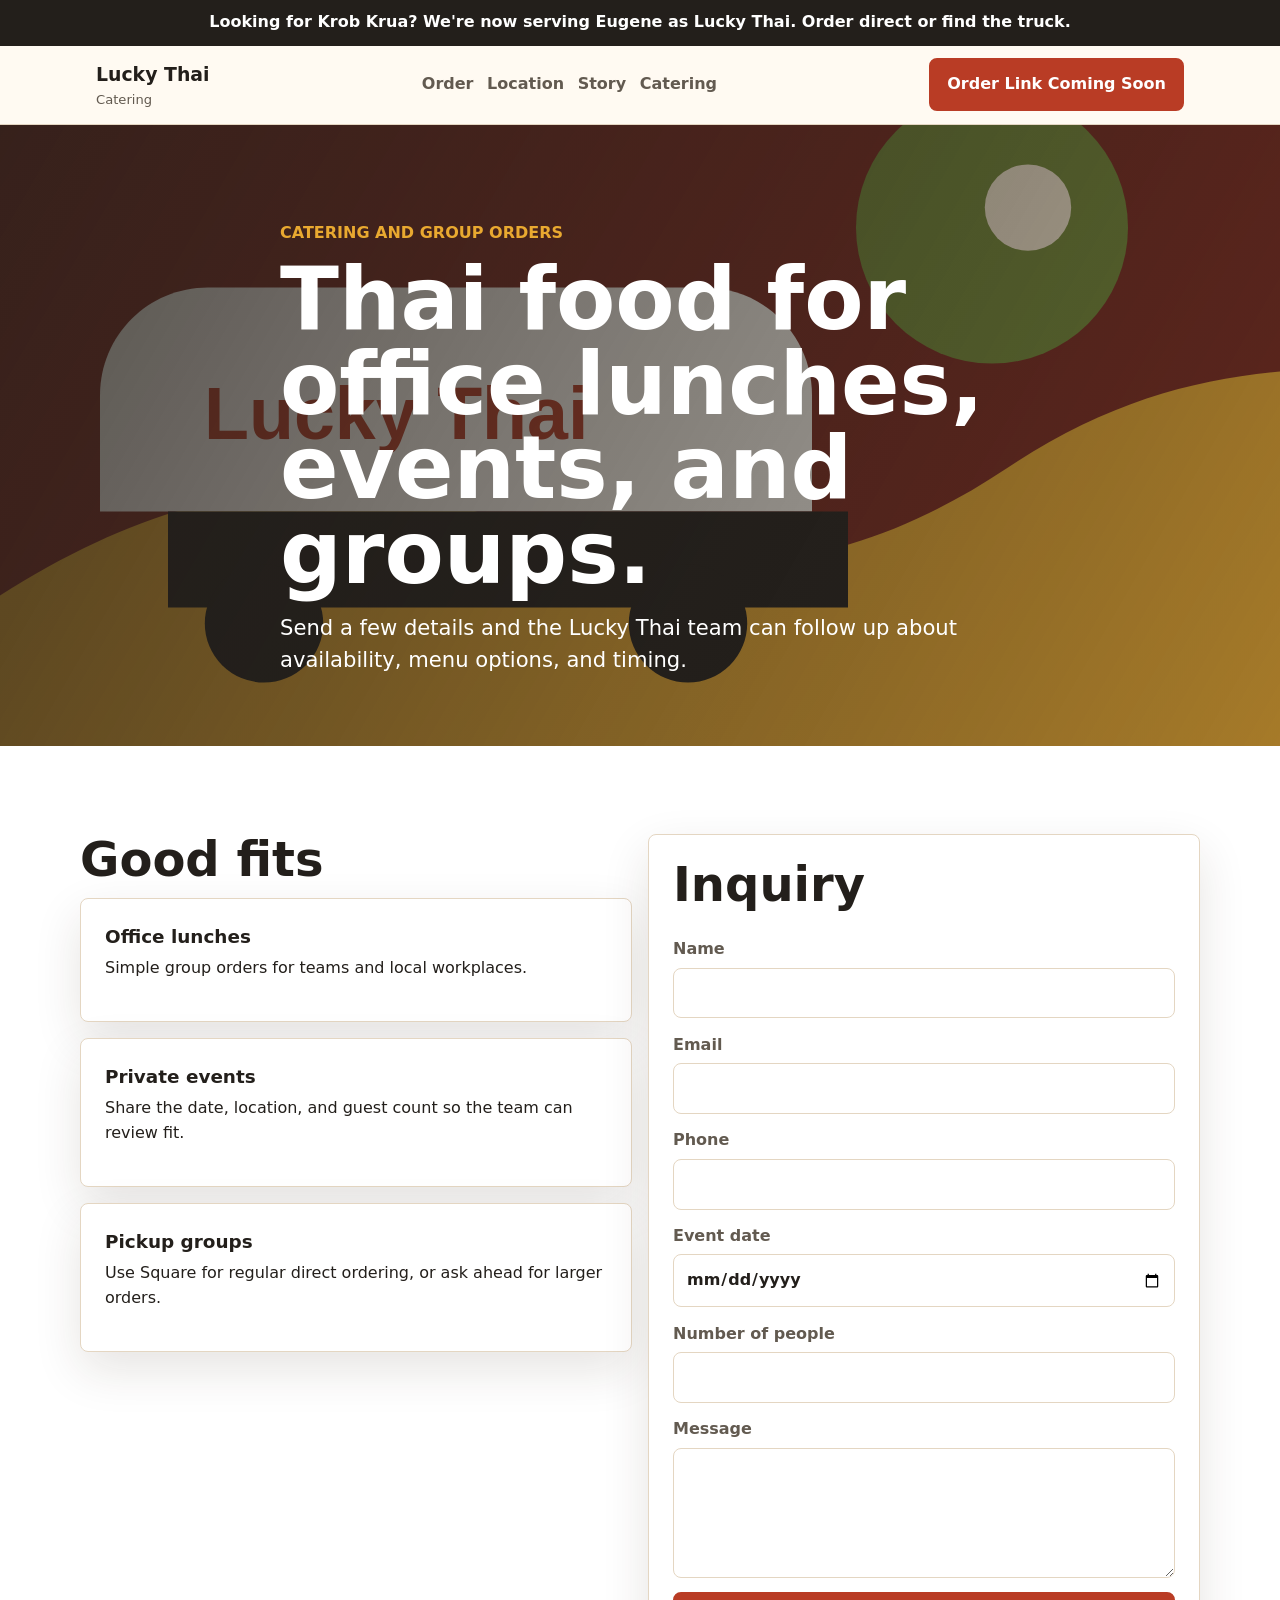
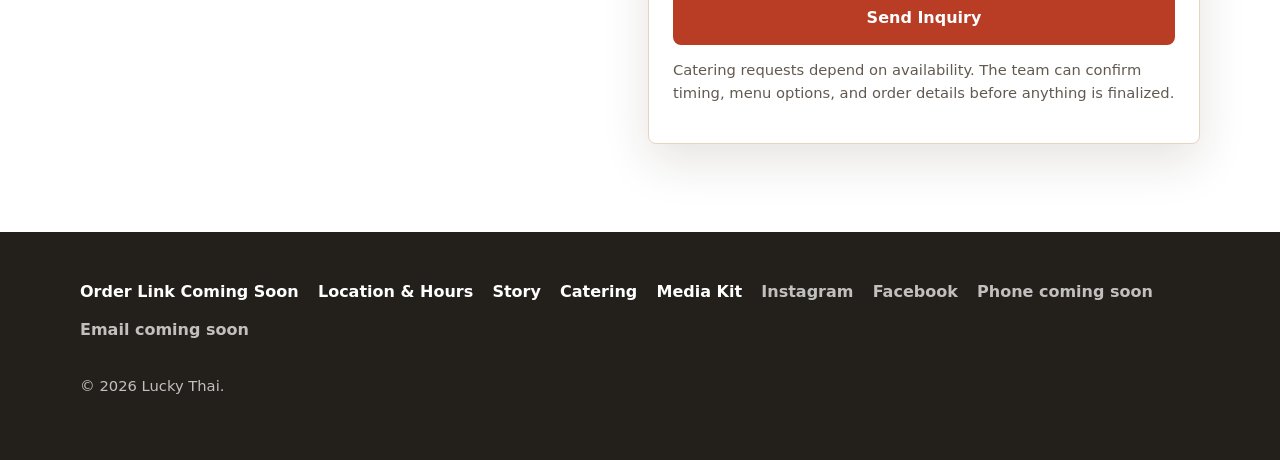
==== catering/index.html @ 9ecd2c70 "Initial Lucky Thai relaunch site build" ====
<!doctype html>
<html lang="en">
  <head>
    <meta charset="utf-8">
    <meta name="viewport" content="width=device-width, initial-scale=1">
    <title>Lucky Thai Catering & Group Orders | Eugene, Oregon</title>
    <meta name="description" content="Ask Lucky Thai about catering, group orders, office lunches, and private events in Eugene, Oregon.">
    <link rel="canonical" href="/catering/">
    <meta property="og:title" content="Lucky Thai Catering & Group Orders | Eugene, Oregon">
    <meta property="og:description" content="Plan a Lucky Thai group order, office lunch, or private event in Eugene.">
    <meta property="og:image" content="/images/media-kit/lucky-thai-social-placeholder.svg">
    <link rel="stylesheet" href="/assets/styles.css">
  </head>
  <body>
    <div class="announcement" data-announcement></div>
    <header class="site-header"><nav class="nav" aria-label="Main navigation"><a class="brand" href="/"><strong>Lucky Thai</strong><span>Catering</span></a><div class="nav-links"><a href="/order/">Order</a><a href="/location/">Location</a><a href="/story/">Story</a><a href="/catering/">Catering</a></div><a class="button" data-square-order href="/order/">Order Online</a></nav></header>
    <main>
      <section class="hero compact"><div class="hero-inner hero-copy"><p class="eyebrow">Catering and group orders</p><h1>Thai food for office lunches, events, and groups.</h1><p class="lead">Send a few details and the Lucky Thai team can follow up about availability, menu options, and timing.</p></div></section>
      <section class="section alt"><div class="section-inner grid two"><div><h2>Good fits</h2><div class="grid"><div class="card"><h3>Office lunches</h3><p>Simple group orders for teams and local workplaces.</p></div><div class="card"><h3>Private events</h3><p>Share the date, location, and guest count so the team can review fit.</p></div><div class="card"><h3>Pickup groups</h3><p>Use Square for regular direct ordering, or ask ahead for larger orders.</p></div></div></div><form class="card form-grid" name="catering" method="post" data-netlify="true"><input type="hidden" name="form-name" value="catering"><h2>Inquiry</h2><label>Name<input name="name" autocomplete="name" required></label><label>Email<input type="email" name="email" autocomplete="email" required></label><label>Phone<input name="phone" autocomplete="tel"></label><label>Event date<input type="date" name="event-date"></label><label>Number of people<input type="number" name="people" min="1"></label><label>Message<textarea name="message" required></textarea></label><button type="submit">Send Inquiry</button><p class="fine-print" style="color:#625a50">Catering requests depend on availability. The team can confirm timing, menu options, and order details before anything is finalized.</p></form></div></section>
    </main>
    <footer class="site-footer"><div class="footer-inner"><div class="footer-links"><a data-square-order href="/order/">Order Online</a><a href="/location/">Location & Hours</a><a href="/story/">Story</a><a href="/catering/">Catering</a><a href="/media-kit/">Media Kit</a><a data-instagram-link href="#">Instagram</a><a data-facebook-link href="#">Facebook</a><a data-phone-link href="#"><span data-phone-text>Phone coming soon</span></a><a data-email-link href="#"><span data-email-text>Email coming soon</span></a></div><p class="fine-print">&copy; <span data-year></span> Lucky Thai.</p></div></footer>
    <script type="module" src="/assets/site.js"></script>
  </body>
</html>
---- assets/styles.css ----
:root {
  color-scheme: light;
  --ink: #231f1b;
  --muted: #625a50;
  --paper: #fffaf2;
  --surface: #ffffff;
  --line: #e4d6c2;
  --lemongrass: #768c36;
  --chile: #b93c25;
  --curry: #e9a930;
  --basil: #1e6b52;
  --shadow: 0 18px 48px rgba(46, 30, 16, 0.12);
  font-family: Inter, ui-sans-serif, system-ui, -apple-system, BlinkMacSystemFont, "Segoe UI", sans-serif;
}

* {
  box-sizing: border-box;
}

html {
  scroll-behavior: smooth;
}

body {
  margin: 0;
  background: var(--paper);
  color: var(--ink);
  font-size: 16px;
  line-height: 1.55;
}

a {
  color: inherit;
}

img {
  display: block;
  max-width: 100%;
}

:focus-visible {
  outline: 3px solid var(--basil);
  outline-offset: 4px;
}

.announcement {
  background: var(--ink);
  color: #fff;
  padding: 0.65rem 1rem;
  text-align: center;
  font-weight: 700;
}

.site-header {
  position: sticky;
  top: 0;
  z-index: 20;
  background: rgba(255, 250, 242, 0.95);
  border-bottom: 1px solid var(--line);
  backdrop-filter: blur(14px);
}

.nav {
  display: flex;
  align-items: center;
  justify-content: space-between;
  flex-wrap: wrap;
  gap: 1rem;
  max-width: 1120px;
  margin: 0 auto;
  padding: 0.8rem 1rem;
}

.brand {
  display: grid;
  gap: 0.05rem;
  text-decoration: none;
}

.brand strong {
  font-size: 1.18rem;
}

.brand span {
  color: var(--muted);
  font-size: 0.82rem;
}

.nav-links {
  display: flex;
  align-items: center;
  gap: 0.85rem;
  order: 3;
  overflow-x: auto;
  padding: 0.15rem 0 0.1rem;
  width: 100%;
}

.nav-links a {
  color: var(--muted);
  font-weight: 700;
  text-decoration: none;
}

.nav-links a:hover {
  color: var(--ink);
}

.button,
button {
  align-items: center;
  background: var(--chile);
  border: 2px solid var(--chile);
  border-radius: 8px;
  color: #fff;
  display: inline-flex;
  font: inherit;
  font-weight: 800;
  justify-content: center;
  min-height: 48px;
  padding: 0.75rem 1rem;
  text-decoration: none;
  transition: transform 160ms ease, box-shadow 160ms ease, background 160ms ease;
}

.button:hover,
button:hover {
  box-shadow: 0 10px 24px rgba(185, 60, 37, 0.22);
  transform: translateY(-1px);
}

.button.secondary {
  background: transparent;
  color: var(--ink);
  border-color: var(--line);
}

.button.light {
  background: #fff;
  border-color: #fff;
  color: var(--chile);
}

.button[aria-disabled="true"] {
  cursor: not-allowed;
  opacity: 0.72;
}

a[aria-disabled="true"] {
  cursor: not-allowed;
  opacity: 0.72;
  text-decoration: none;
}

.hero {
  background:
    linear-gradient(120deg, rgba(35, 31, 27, 0.78), rgba(35, 31, 27, 0.34)),
    url("/images/food/hero-placeholder.svg") center/cover;
  color: #fff;
  min-height: 76vh;
  display: grid;
  align-items: end;
  padding: 6rem 1rem 3rem;
}

.hero.compact {
  min-height: 54vh;
}

.hero-inner,
.section-inner,
.footer-inner {
  max-width: 1120px;
  margin: 0 auto;
  width: 100%;
}

.hero-copy {
  max-width: 720px;
}

.eyebrow {
  color: var(--curry);
  font-weight: 900;
  letter-spacing: 0;
  margin: 0 0 0.7rem;
  text-transform: uppercase;
}

h1,
h2,
h3,
p {
  margin-top: 0;
}

h1 {
  font-size: clamp(2.3rem, 9vw, 5.4rem);
  line-height: 0.98;
  margin-bottom: 1rem;
}

h2 {
  font-size: clamp(1.75rem, 5vw, 3rem);
  line-height: 1.06;
  margin-bottom: 0.8rem;
}

h3 {
  font-size: 1.15rem;
  margin-bottom: 0.3rem;
}

.lead {
  font-size: clamp(1.05rem, 2.8vw, 1.32rem);
  max-width: 760px;
}

.hero-actions,
.actions {
  display: flex;
  flex-wrap: wrap;
  gap: 0.75rem;
  margin-top: 1.5rem;
}

.section {
  padding: 4rem 1rem;
}

.section.alt {
  background: #fff;
}

.section.chile {
  background: var(--chile);
  color: #fff;
}

.grid {
  display: grid;
  gap: 1rem;
}

.grid.two {
  grid-template-columns: 1fr;
}

.grid.three {
  grid-template-columns: 1fr;
}

.card,
.notice-card,
.menu-category {
  background: var(--surface);
  border: 1px solid var(--line);
  border-radius: 8px;
  box-shadow: var(--shadow);
  padding: 1.2rem;
}

.chile .card {
  color: var(--ink);
}

.photo-strip {
  display: grid;
  grid-template-columns: repeat(2, 1fr);
  gap: 0.75rem;
}

.photo-slot {
  aspect-ratio: 4 / 3;
  background: #f5ead8 url("/images/food/food-placeholder.svg") center/cover;
  border: 1px solid var(--line);
  border-radius: 8px;
  overflow: hidden;
}

.photo-slot.tall {
  aspect-ratio: 3 / 4;
}

.hours-list {
  display: grid;
  gap: 0.45rem;
  list-style: none;
  margin: 0;
  padding: 0;
}

.hours-list li {
  align-items: baseline;
  border-bottom: 1px solid var(--line);
  display: flex;
  justify-content: space-between;
  gap: 1rem;
  padding-bottom: 0.45rem;
}

.hours-list strong {
  text-align: right;
}

.story-band {
  background: linear-gradient(90deg, #fff6e5, #f5f8e9);
}

.link-list {
  display: flex;
  flex-wrap: wrap;
  gap: 0.7rem;
  list-style: none;
  margin: 1rem 0 0;
  padding: 0;
}

.link-list a {
  border-bottom: 2px solid var(--curry);
  font-weight: 800;
  text-decoration: none;
}

.menu-preview {
  display: grid;
  gap: 1rem;
}

.menu-item {
  align-items: start;
  border-top: 1px solid var(--line);
  display: flex;
  justify-content: space-between;
  gap: 1rem;
  padding: 1rem 0 0;
}

.menu-tags {
  display: flex;
  flex-wrap: wrap;
  gap: 0.4rem;
  margin-top: 0.55rem;
}

.menu-tags span {
  background: #f5ead8;
  border-radius: 999px;
  color: var(--muted);
  font-size: 0.82rem;
  font-weight: 800;
  padding: 0.2rem 0.55rem;
}

.form-grid {
  display: grid;
  gap: 0.9rem;
}

label {
  color: var(--muted);
  display: grid;
  font-weight: 800;
  gap: 0.35rem;
}

input,
textarea {
  border: 1px solid var(--line);
  border-radius: 8px;
  color: var(--ink);
  font: inherit;
  min-height: 48px;
  padding: 0.75rem;
  width: 100%;
}

textarea {
  min-height: 130px;
  resize: vertical;
}

.site-footer {
  background: var(--ink);
  color: #fff;
  padding: 3rem 1rem;
}

.footer-inner {
  display: grid;
  gap: 2rem;
}

.footer-links {
  display: flex;
  flex-wrap: wrap;
  gap: 0.8rem 1.2rem;
}

.footer-links a {
  color: #fff;
  font-weight: 800;
  text-decoration: none;
}

.fine-print {
  color: rgba(255, 255, 255, 0.72);
  font-size: 0.92rem;
}

@media (min-width: 768px) {
  .nav-links {
    order: initial;
    overflow: visible;
    padding: 0;
    width: auto;
  }

  .grid.two {
    grid-template-columns: repeat(2, minmax(0, 1fr));
  }

  .grid.three {
    grid-template-columns: repeat(3, minmax(0, 1fr));
  }

  .photo-strip {
    grid-template-columns: repeat(4, 1fr);
  }

  .section {
    padding: 5.5rem 1.5rem;
  }

  .hero {
    padding-inline: 1.5rem;
  }
}

@media (min-width: 1024px) {
  .hero {
    min-height: 82vh;
  }

  .card,
  .notice-card,
  .menu-category {
    padding: 1.5rem;
  }
}
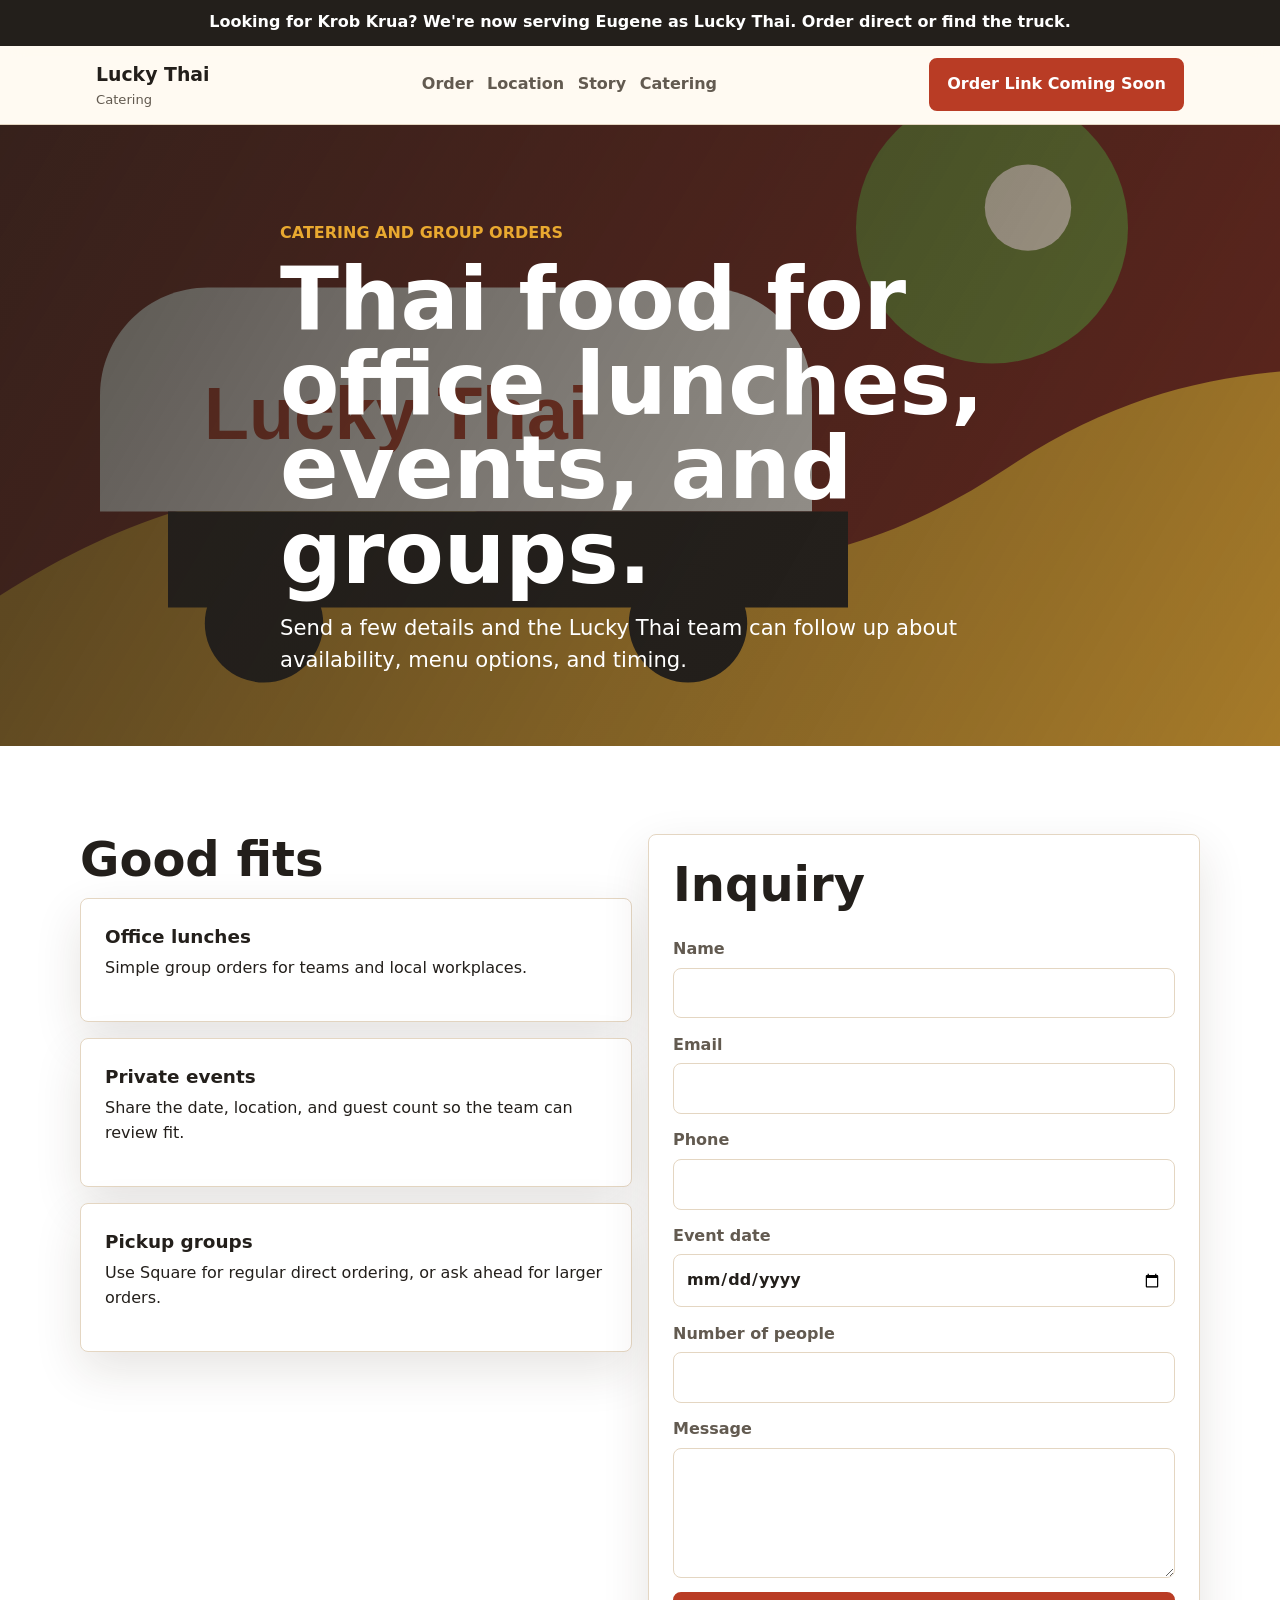
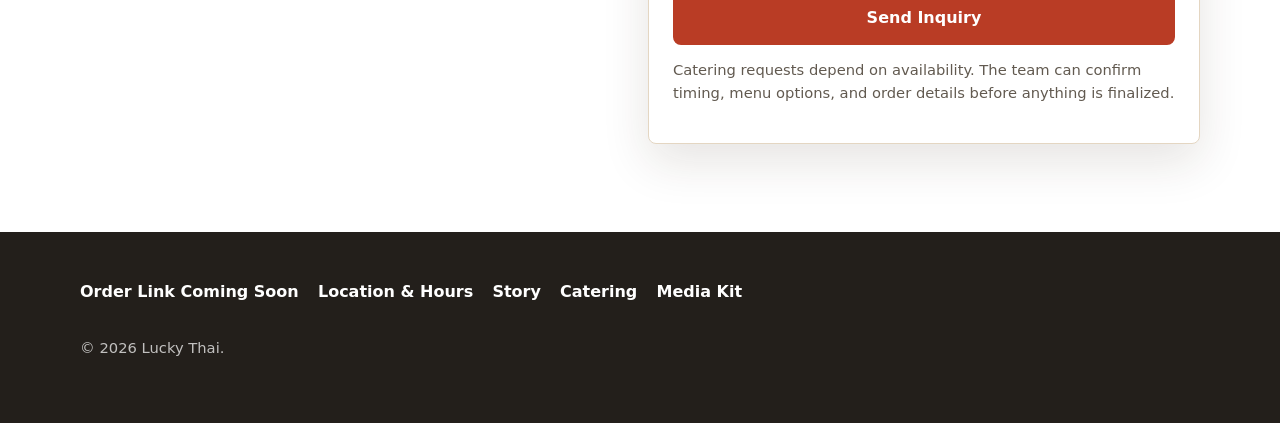
==== commit 631707e2: "Audit and polish Lucky Thai relaunch site" ====
--- a/catering/index.html
+++ b/catering/index.html
@@ -10,6 +10,9 @@
     <meta property="og:description" content="Plan a Lucky Thai group order, office lunch, or private event in Eugene.">
     <meta property="og:image" content="/images/media-kit/lucky-thai-social-placeholder.svg">
     <link rel="stylesheet" href="/assets/styles.css">
+    <script type="application/ld+json">
+      {"@context":"https://schema.org","@type":"FoodEstablishment","name":"Lucky Thai","description":"Thai food truck in Eugene, Oregon with catering and group order inquiries.","servesCuisine":"Thai","address":{"@type":"PostalAddress","addressLocality":"Eugene","addressRegion":"Oregon"},"areaServed":{"@type":"City","name":"Eugene"},"url":"/catering/","image":"/images/media-kit/lucky-thai-social-placeholder.svg"}
+    </script>
   </head>
   <body>
     <div class="announcement" data-announcement></div>
@@ -18,7 +21,7 @@
       <section class="hero compact"><div class="hero-inner hero-copy"><p class="eyebrow">Catering and group orders</p><h1>Thai food for office lunches, events, and groups.</h1><p class="lead">Send a few details and the Lucky Thai team can follow up about availability, menu options, and timing.</p></div></section>
       <section class="section alt"><div class="section-inner grid two"><div><h2>Good fits</h2><div class="grid"><div class="card"><h3>Office lunches</h3><p>Simple group orders for teams and local workplaces.</p></div><div class="card"><h3>Private events</h3><p>Share the date, location, and guest count so the team can review fit.</p></div><div class="card"><h3>Pickup groups</h3><p>Use Square for regular direct ordering, or ask ahead for larger orders.</p></div></div></div><form class="card form-grid" name="catering" method="post" data-netlify="true"><input type="hidden" name="form-name" value="catering"><h2>Inquiry</h2><label>Name<input name="name" autocomplete="name" required></label><label>Email<input type="email" name="email" autocomplete="email" required></label><label>Phone<input name="phone" autocomplete="tel"></label><label>Event date<input type="date" name="event-date"></label><label>Number of people<input type="number" name="people" min="1"></label><label>Message<textarea name="message" required></textarea></label><button type="submit">Send Inquiry</button><p class="fine-print" style="color:#625a50">Catering requests depend on availability. The team can confirm timing, menu options, and order details before anything is finalized.</p></form></div></section>
     </main>
-    <footer class="site-footer"><div class="footer-inner"><div class="footer-links"><a data-square-order href="/order/">Order Online</a><a href="/location/">Location & Hours</a><a href="/story/">Story</a><a href="/catering/">Catering</a><a href="/media-kit/">Media Kit</a><a data-instagram-link href="#">Instagram</a><a data-facebook-link href="#">Facebook</a><a data-phone-link href="#"><span data-phone-text>Phone coming soon</span></a><a data-email-link href="#"><span data-email-text>Email coming soon</span></a></div><p class="fine-print">&copy; <span data-year></span> Lucky Thai.</p></div></footer>
+    <footer class="site-footer"><div class="footer-inner"><div class="footer-links"><a data-square-order href="/order/">Order Online</a><a href="/location/">Location & Hours</a><a href="/story/">Story</a><a href="/catering/">Catering</a><a href="/media-kit/">Media Kit</a><a data-instagram-link href="#">Instagram</a><a data-facebook-link href="#">Facebook</a><a data-phone-link href="#"><span data-phone-text></span></a><a data-email-link href="#"><span data-email-text></span></a></div><p class="fine-print">&copy; <span data-year></span> Lucky Thai.</p></div></footer>
     <script type="module" src="/assets/site.js"></script>
   </body>
 </html>
